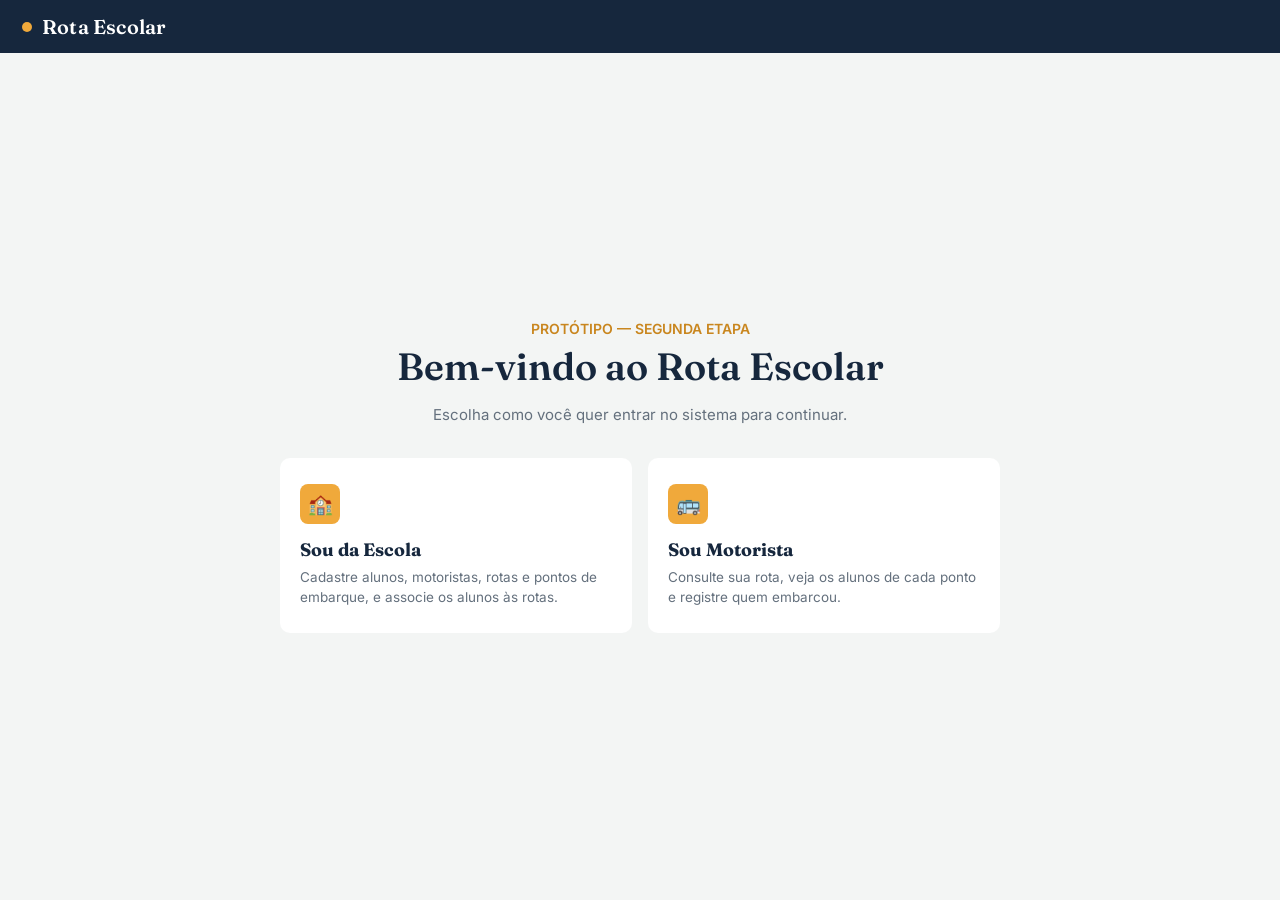
==== src/index.html @ 4857b452 "Rota Escolar Atualizando alterações" ====
<!DOCTYPE html>
<html lang="pt-BR">
<head>
<meta charset="UTF-8">
<meta name="viewport" content="width=device-width, initial-scale=1.0">
<title>Rota Escolar — Protótipo</title>
<link rel="preconnect" href="https://fonts.googleapis.com">
<link href="https://fonts.googleapis.com/css2?family=Fraunces:opsz,wght@9..144,500;9..144,600;9..144,700&family=Inter:wght@400;500;600;700&display=swap" rel="stylesheet">
<link rel="stylesheet" href="estilo.css">
</head>
<body>

<div id="app"></div>


<!-- Conexão com o Firebase -->
<script src=script.js></script>

</body>
</html>
---- src/estilo.css ----
:root{
    --navy: #1F3350;
    --navy-deep: #16273D;
    --paper: #F3F5F4;
    --card: #FFFFFF;
    --line: #DDE3E1;
    --ink: #1A2430;
    --muted: #64707D;
    --bus: #F0A93B;
    --bus-deep: #C9861E;
    --go: #2E7D63;
    --go-bg: #E3F1EC;
    --stop: #B8433A;
    --stop-bg: #FBEAE8;
    --radius: 10px;
  }
  *{ box-sizing: border-box; }
  html,body{ margin:0; padding:0; }
  body{
    font-family: 'Inter', sans-serif;
    background: var(--paper);
    color: var(--ink);
    -webkit-font-smoothing: antialiased;
  }
  h1,h2,h3, .brand{ font-family: 'Fraunces', serif; }
  button{ font-family: 'Inter', sans-serif; cursor:pointer; }
  input, select{ font-family: 'Inter', sans-serif; }

  /* ---------- layout shell ---------- */
  #app{ min-height: 100vh; display:flex; flex-direction:column; }

  .topbar{
    background: var(--navy-deep);
    color: #fff;
    display:flex;
    align-items:center;
    justify-content: space-between;
    padding: 14px 22px;
  }
  .brand{
    font-size: 20px;
    font-weight:600;
    display:flex;
    align-items:center;
    gap:10px;
    letter-spacing: 0.2px;
  }
  .brand .dot{
    width:10px;height:10px;border-radius:50%;
    background: var(--bus);
    display:inline-block;
  }
  .topbar .who{
    font-size: 13px;
    color: #C9D3DE;
    display:flex;
    align-items:center;
    gap:12px;
  }
  .topbar button.link{
    background:none;border:none;color:#C9D3DE;
    text-decoration: underline;
    font-size:13px;
    padding:0;
  }

  .shell{ flex:1; display:flex; }

  /* ---------- sidebar (escola) ---------- */
  .sidebar{
    width: 220px;
    background: var(--navy);
    color: #fff;
    padding: 18px 12px;
    flex-shrink:0;
  }
  .sidebar button{
    display:block;
    width:100%;
    text-align:left;
    background:none;
    border:none;
    color: #D7DEE7;
    padding: 11px 12px;
    border-radius: 8px;
    font-size: 14px;
    margin-bottom:4px;
  }
  .sidebar button:hover{ background: rgba(255,255,255,0.06); }
  .sidebar button.active{
    background: #fff;
    color: var(--navy-deep);
    font-weight:600;
  }

  .content{
    flex:1;
    padding: 28px 32px;
    max-width: 980px;
    min-width: 0;
  }

  /* ---------- login screen ---------- */
  .login-wrap{
    flex:1;
    display:flex;
    align-items:center;
    justify-content:center;
    padding: 40px 20px;
  }
  .login-card{
    max-width: 720px;
    width:100%;
    text-align:center;
  }
  .login-card .kicker{
    color: var(--bus-deep);
    font-weight:600;
    font-size: 14px;
    margin-bottom: 6px;
  }
  .login-card h1{
    font-size: 38px;
    margin: 0 0 10px;
    color: var(--navy-deep);
    font-weight:600;
  }
  .login-card p.sub{
    color: var(--muted);
    font-size: 15px;
    margin-bottom: 34px;
  }
  .role-grid{
    display:grid;
    grid-template-columns: 1fr 1fr;
    gap: 16px;
  }
  .role-card{
    background: var(--card);
    border: 1px solid var(--line);
    border-radius: var(--radius);
    padding: 26px 20px;
    text-align:left;
    transition: border-color .15s, transform .15s;
  }
  .role-card:hover{ border-color: var(--navy); transform: translateY(-2px); }
  .role-card .icon{
    width: 40px; height:40px;
    border-radius: 8px;
    background: var(--bus);
    margin-bottom: 14px;
    display:flex;align-items:center;justify-content:center;
    font-size: 20px;
  }
  .role-card h3{ margin: 0 0 6px; font-size:18px; color: var(--navy-deep); }
  .role-card p{ margin:0; font-size: 13.5px; color: var(--muted); line-height:1.5; }

  /* ---------- generic components ---------- */
  .page-title{
    font-size: 24px;
    color: var(--navy-deep);
    margin: 0 0 4px;
    font-weight:600;
  }
  .page-sub{
    color: var(--muted);
    font-size: 14px;
    margin: 0 0 22px;
  }
  .card{
    background: var(--card);
    border: 1px solid var(--line);
    border-radius: var(--radius);
    padding: 18px 20px;
    margin-bottom: 18px;
  }
  .card h3{ margin: 0 0 14px; font-size: 15px; color: var(--navy-deep); }

  .form-grid{ display:grid; grid-template-columns: 1fr 1fr; gap: 12px; }
  .field{ display:flex; flex-direction:column; gap:5px; }
  .field label{ font-size: 12.5px; color: var(--muted); }
  .field input, .field select{
    padding: 9px 10px;
    border: 1px solid var(--line);
    border-radius: 7px;
    font-size: 14px;
    background: #fff;
    color: var(--ink);
  }
  .field input:focus, .field select:focus{
    outline: 2px solid var(--navy);
    outline-offset: 1px;
  }
  .btn{
    border:none;
    border-radius: 7px;
    padding: 9px 16px;
    font-size: 13.5px;
    font-weight:600;
  }
  .btn-primary{ background: var(--navy); color:#fff; }
  .btn-primary:hover{ background: var(--navy-deep); }
  .btn-ghost{ background: transparent; color: var(--navy); border: 1px solid var(--line); }
  .btn-go{ background: var(--go); color:#fff; }
  .btn-stop{ background: var(--stop); color:#fff; }
  .btn-sm{ padding: 6px 10px; font-size: 12.5px; }
  .btn-row{ margin-top: 14px; display:flex; gap:10px; }

  table{ width:100%; border-collapse: collapse; font-size: 13.5px; }
  th{
    text-align:left;
    color: var(--muted);
    font-weight:600;
    font-size: 12px;
    text-transform: none;
    border-bottom: 1px solid var(--line);
    padding: 8px 8px;
  }
  td{ padding: 9px 8px; border-bottom: 1px solid #EEF1F0; }
  tr:last-child td{ border-bottom:none; }
  .empty{ color: var(--muted); font-size: 13.5px; padding: 10px 4px; }

  .tag{
    display:inline-block;
    font-size: 11.5px;
    padding: 2px 8px;
    border-radius: 20px;
    font-weight:600;
  }
  .tag-go{ background: var(--go-bg); color: var(--go); }
  .tag-stop{ background: var(--stop-bg); color: var(--stop); }
  .tag-muted{ background:#EEF1F0; color: var(--muted); }

  .error-msg{
    background: var(--stop-bg);
    color: var(--stop);
    border-radius: 7px;
    padding: 9px 12px;
    font-size: 13px;
    margin-bottom: 12px;
  }

  /* ---------- driver flow ---------- */
  .breadcrumb{
    font-size: 13px;
    color: var(--muted);
    margin-bottom: 16px;
  }
  .breadcrumb button{
    background:none;border:none;color: var(--navy);
    text-decoration: underline;
    font-size: 13px;
    padding:0;
  }
  .point-grid{
    display:grid;
    grid-template-columns: repeat(auto-fill, minmax(220px, 1fr));
    gap: 14px;
  }
  .point-card{
    background: var(--card);
    border: 1px solid var(--line);
    border-radius: var(--radius);
    padding: 16px;
    text-align:left;
  }
  .point-card h4{ margin: 0 0 4px; font-size:15px; color: var(--navy-deep); }
  .point-card p{ margin:0 0 12px; font-size: 12.5px; color: var(--muted); }
  .progress-bar{
    height: 6px; border-radius: 4px; background: #EEF1F0; overflow:hidden; margin-bottom:10px;
  }
  .progress-bar > div{ height:100%; background: var(--go); }

  .student-row{
    display:flex; align-items:center; justify-content:space-between;
    padding: 12px 4px; border-bottom: 1px solid #EEF1F0;
  }
  .student-row:last-child{ border-bottom:none; }
  .student-name{ font-size: 14.5px; font-weight:500; }
  .student-turma{ font-size: 12.5px; color: var(--muted); }
  .toggle-group{ display:flex; gap:6px; }
  .toggle-btn{
    border: 1px solid var(--line);
    background: #fff;
    border-radius: 7px;
    padding: 6px 12px;
    font-size: 12.5px;
    font-weight:600;
    color: var(--muted);
  }
  .toggle-btn.on-go{ background: var(--go); border-color: var(--go); color:#fff; }
  .toggle-btn.on-stop{ background: var(--stop); border-color: var(--stop); color:#fff; }

  .stat-row{ display:flex; gap:14px; margin-bottom: 20px; flex-wrap:wrap; }
  .stat{
    background: var(--card); border:1px solid var(--line); border-radius: var(--radius);
    padding: 14px 18px; min-width: 130px;
  }
  .stat .num{ font-family:'Fraunces',serif; font-size: 26px; color: var(--navy-deep); }
  .stat .label{ font-size:12px; color: var(--muted); }

  ::selection{ background: var(--bus); color: #16273D; }
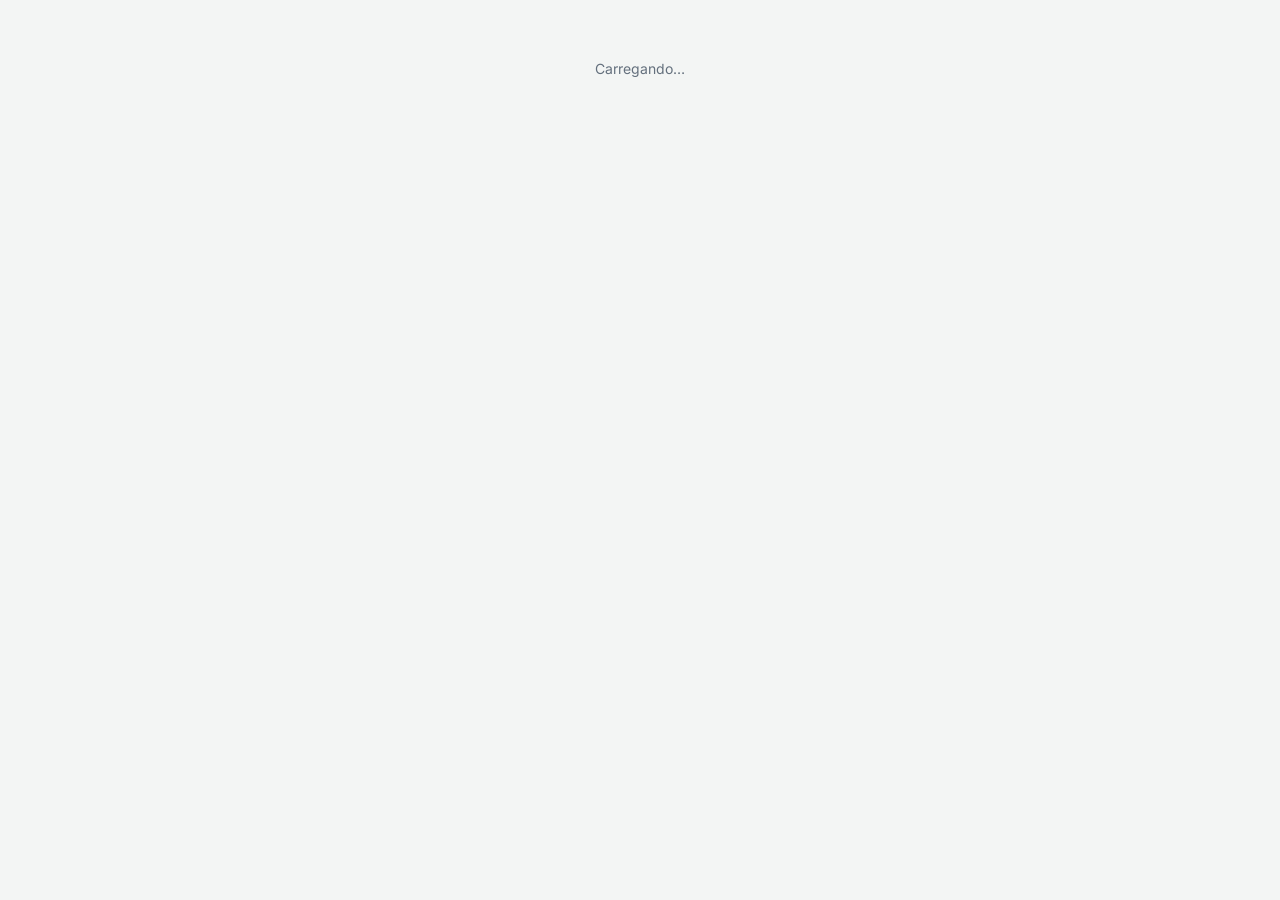
==== commit 838258d5: "atualização da etapa 3" ====
--- a/src/index.html
+++ b/src/index.html
@@ -2,19 +2,35 @@
 <html lang="pt-BR">
 <head>
 <meta charset="UTF-8">
-<meta name="viewport" content="width=device-width, initial-scale=1.0">
 <title>Rota Escolar — Protótipo</title>
 <link rel="preconnect" href="https://fonts.googleapis.com">
 <link href="https://fonts.googleapis.com/css2?family=Fraunces:opsz,wght@9..144,500;9..144,600;9..144,700&family=Inter:wght@400;500;600;700&display=swap" rel="stylesheet">
-<link rel="stylesheet" href="estilo.css">
+<link rel="stylesheet" href="style.css">
 </head>
 <body>
 
-<div id="app"></div>
+<div id="app">
+  <div class="boot-msg">Carregando…</div>
+</div>
 
+<!-- 1) SDK do Firebase -->
+<script src="https://www.gstatic.com/firebasejs/10.12.2/firebase-app-compat.js"></script>
+<script src="https://www.gstatic.com/firebasejs/10.12.2/firebase-auth-compat.js"></script>
+<script src="https://www.gstatic.com/firebasejs/10.12.2/firebase-firestore-compat.js"></script>
 
-<!-- Conexão com o Firebase -->
-<script src=script.js></script>
+<!-- 2) Conexão com o Firebase (cria as variáveis "db" e "auth") -->
+<!-- 2) Conexão com o Firebase (cria as variáveis "db" e "auth") -->
+<script src="firebase.js"></script>
 
+<!-- 3) Um arquivo por coleção do Firestore -->
+<script src="Login.js"></script>
+<script src="Alunos.js"></script>
+<script src="Motorista.js"></script>
+<script src="Rotas.js"></script>
+<script src="Pontos.js"></script>
+<script src="Embarques.js"></script>
+
+<!-- 4) Interface (por último, porque usa todas as funções acima) -->
+<script src="App.js"></script>
 </body>
 </html>
--- a/src/style.css
+++ b/src/style.css
@@ -0,0 +1,288 @@
+:root{
+  --navy: #1F3350;
+  --navy-deep: #16273D;
+  --paper: #F3F5F4;
+  --card: #FFFFFF;
+  --line: #DDE3E1;
+  --ink: #1A2430;
+  --muted: #64707D;
+  --bus: #F0A93B;
+  --bus-deep: #C9861E;
+  --go: #2E7D63;
+  --go-bg: #E3F1EC;
+  --stop: #B8433A;
+  --stop-bg: #FBEAE8;
+  --radius: 10px;
+}
+*{ box-sizing: border-box; }
+html,body{ margin:0; padding:0; }
+body{
+  font-family: 'Inter', sans-serif;
+  background: var(--paper);
+  color: var(--ink);
+  -webkit-font-smoothing: antialiased;
+}
+h1,h2,h3, .brand{ font-family: 'Fraunces', serif; }
+button{ font-family: 'Inter', sans-serif; cursor:pointer; }
+input, select{ font-family: 'Inter', sans-serif; }
+
+.boot-msg{
+  padding: 60px; text-align:center; color: var(--muted); font-size: 14px;
+}
+
+/* ---------- layout shell ---------- */
+#app{ min-height: 100vh; display:flex; flex-direction:column; }
+
+.topbar{
+  background: var(--navy-deep);
+  color: #fff;
+  display:flex;
+  align-items:center;
+  justify-content: space-between;
+  padding: 14px 22px;
+}
+.brand{
+  font-size: 20px;
+  font-weight:600;
+  display:flex;
+  align-items:center;
+  gap:10px;
+  letter-spacing: 0.2px;
+}
+.brand .dot{
+  width:10px;height:10px;border-radius:50%;
+  background: var(--bus);
+  display:inline-block;
+}
+.topbar .who{
+  font-size: 13px;
+  color: #C9D3DE;
+  display:flex;
+  align-items:center;
+  gap:12px;
+}
+.topbar button.link{
+  background:none;border:none;color:#C9D3DE;
+  text-decoration: underline;
+  font-size:13px;
+  padding:0;
+}
+
+.shell{ flex:1; display:flex; }
+
+/* ---------- sidebar (escola) ---------- */
+.sidebar{
+  width: 220px;
+  background: var(--navy);
+  color: #fff;
+  padding: 18px 12px;
+  flex-shrink:0;
+}
+.sidebar button{
+  display:block;
+  width:100%;
+  text-align:left;
+  background:none;
+  border:none;
+  color: #D7DEE7;
+  padding: 11px 12px;
+  border-radius: 8px;
+  font-size: 14px;
+  margin-bottom:4px;
+}
+.sidebar button:hover{ background: rgba(255,255,255,0.06); }
+.sidebar button.active{
+  background: #fff;
+  color: var(--navy-deep);
+  font-weight:600;
+}
+
+.content{
+  flex:1;
+  padding: 28px 32px;
+  max-width: 980px;
+}
+
+/* ---------- login screen ---------- */
+.login-wrap{
+  flex:1;
+  display:flex;
+  align-items:center;
+  justify-content:center;
+  padding: 40px 20px;
+}
+.login-card{
+  max-width: 420px;
+  width:100%;
+  text-align:center;
+}
+.login-card .kicker{
+  color: var(--bus-deep);
+  font-weight:600;
+  font-size: 14px;
+  margin-bottom: 6px;
+}
+.login-card h1{
+  font-size: 30px;
+  margin: 0 0 10px;
+  color: var(--navy-deep);
+  font-weight:600;
+}
+.login-card p.sub{
+  color: var(--muted);
+  font-size: 15px;
+  margin-bottom: 24px;
+}
+
+/* ---------- generic components ---------- */
+.page-title{
+  font-size: 24px;
+  color: var(--navy-deep);
+  margin: 0 0 4px;
+  font-weight:600;
+}
+.page-sub{
+  color: var(--muted);
+  font-size: 14px;
+  margin: 0 0 22px;
+}
+.card{
+  background: var(--card);
+  border: 1px solid var(--line);
+  border-radius: var(--radius);
+  padding: 18px 20px;
+  margin-bottom: 18px;
+  text-align: left;
+}
+.card h3{ margin: 0 0 14px; font-size: 15px; color: var(--navy-deep); }
+
+.form-grid{ display:grid; grid-template-columns: 1fr 1fr; gap: 12px; }
+.field{ display:flex; flex-direction:column; gap:5px; }
+.field label{ font-size: 12.5px; color: var(--muted); }
+.field input, .field select{
+  padding: 9px 10px;
+  border: 1px solid var(--line);
+  border-radius: 7px;
+  font-size: 14px;
+  background: #fff;
+  color: var(--ink);
+}
+.field input:focus, .field select:focus{
+  outline: 2px solid var(--navy);
+  outline-offset: 1px;
+}
+.btn{
+  border:none;
+  border-radius: 7px;
+  padding: 9px 16px;
+  font-size: 13.5px;
+  font-weight:600;
+}
+.btn:disabled{ opacity: 0.6; cursor: default; }
+.btn-primary{ background: var(--navy); color:#fff; }
+.btn-primary:hover{ background: var(--navy-deep); }
+.btn-ghost{ background: transparent; color: var(--navy); border: 1px solid var(--line); }
+.btn-sm{ padding: 6px 10px; font-size: 12.5px; }
+.btn-row{ margin-top: 14px; display:flex; gap:10px; }
+
+table{ width:100%; border-collapse: collapse; font-size: 13.5px; }
+th{
+  text-align:left;
+  color: var(--muted);
+  font-weight:600;
+  font-size: 12px;
+  border-bottom: 1px solid var(--line);
+  padding: 8px 8px;
+}
+td{ padding: 9px 8px; border-bottom: 1px solid #EEF1F0; }
+tr:last-child td{ border-bottom:none; }
+.empty{ color: var(--muted); font-size: 13.5px; padding: 10px 4px; }
+
+.tag{
+  display:inline-block;
+  font-size: 11.5px;
+  padding: 2px 8px;
+  border-radius: 20px;
+  font-weight:600;
+}
+.tag-go{ background: var(--go-bg); color: var(--go); }
+.tag-stop{ background: var(--stop-bg); color: var(--stop); }
+.tag-muted{ background:#EEF1F0; color: var(--muted); }
+
+.msg{
+  border-radius: 7px;
+  padding: 9px 12px;
+  font-size: 13px;
+  margin-bottom: 12px;
+}
+.msg-error{ background: var(--stop-bg); color: var(--stop); }
+.msg-info{ background: #EAF1FB; color: var(--navy); }
+
+/* ---------- full-page states (erro geral, carregando) ---------- */
+.full-state{
+  flex:1;
+  display:flex;
+  align-items:center;
+  justify-content:center;
+  padding: 40px;
+}
+.full-state .box{
+  max-width: 480px;
+  text-align:center;
+}
+.full-state h2{ color: var(--navy-deep); margin-bottom: 10px; }
+.full-state p{ color: var(--muted); font-size: 14px; line-height:1.6; }
+
+/* ---------- driver flow ---------- */
+.breadcrumb{
+  font-size: 13px;
+  color: var(--muted);
+  margin-bottom: 16px;
+}
+.breadcrumb button{
+  background:none;border:none;color: var(--navy);
+  text-decoration: underline;
+  font-size: 13px;
+  padding:0;
+}
+.point-grid{
+  display:grid;
+  grid-template-columns: repeat(auto-fill, minmax(220px, 1fr));
+  gap: 14px;
+}
+.point-card{
+  background: var(--card);
+  border: 1px solid var(--line);
+  border-radius: var(--radius);
+  padding: 16px;
+  text-align:left;
+}
+.point-card h4{ margin: 0 0 4px; font-size:15px; color: var(--navy-deep); }
+.point-card p{ margin:0 0 12px; font-size: 12.5px; color: var(--muted); }
+.progress-bar{
+  height: 6px; border-radius: 4px; background: #EEF1F0; overflow:hidden; margin-bottom:10px;
+}
+.progress-bar > div{ height:100%; background: var(--go); }
+
+.student-row{
+  display:flex; align-items:center; justify-content:space-between;
+  padding: 12px 4px; border-bottom: 1px solid #EEF1F0;
+}
+.student-row:last-child{ border-bottom:none; }
+.student-name{ font-size: 14.5px; font-weight:500; }
+.student-turma{ font-size: 12.5px; color: var(--muted); }
+.toggle-group{ display:flex; gap:6px; }
+.toggle-btn{
+  border: 1px solid var(--line);
+  background: #fff;
+  border-radius: 7px;
+  padding: 6px 12px;
+  font-size: 12.5px;
+  font-weight:600;
+  color: var(--muted);
+}
+.toggle-btn:disabled{ opacity: 0.6; }
+.toggle-btn.on-go{ background: var(--go); border-color: var(--go); color:#fff; }
+.toggle-btn.on-stop{ background: var(--stop); border-color: var(--stop); color:#fff; }
+
+::selection{ background: var(--bus); color: #16273D; }
